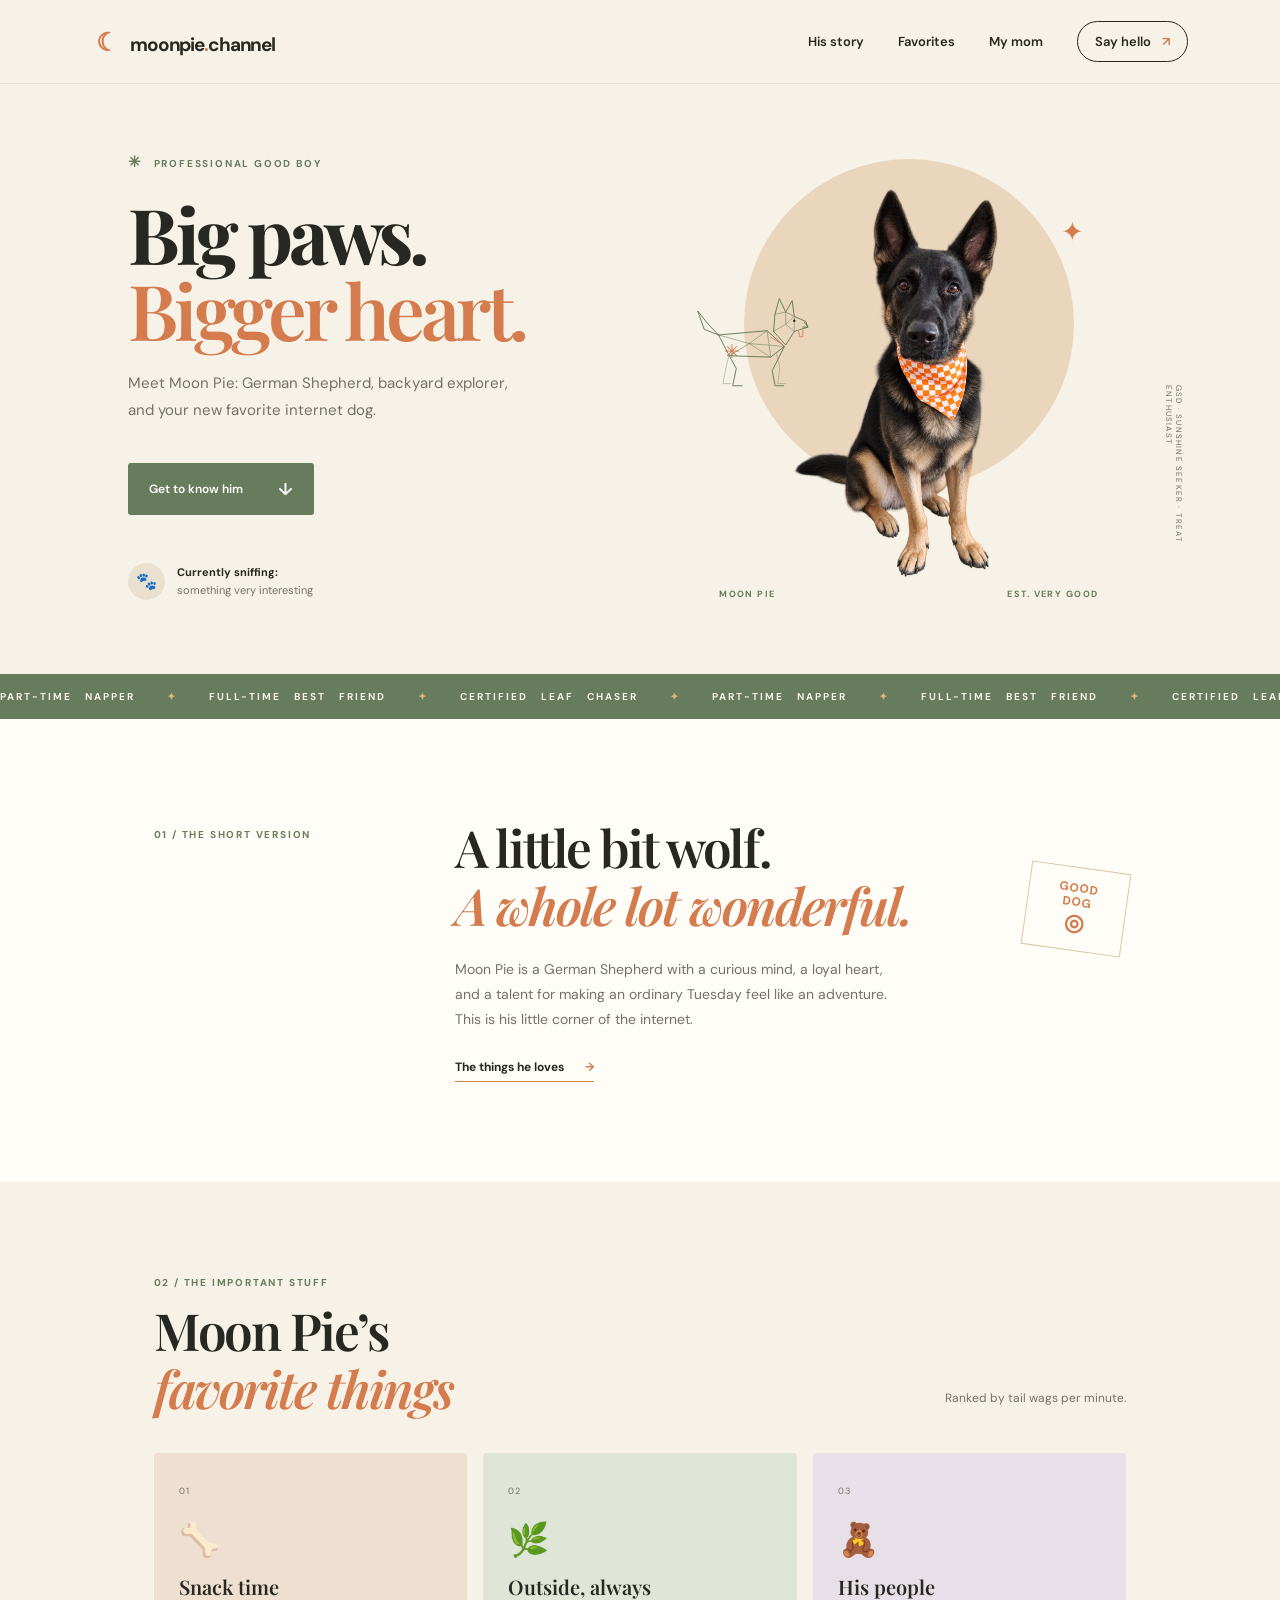
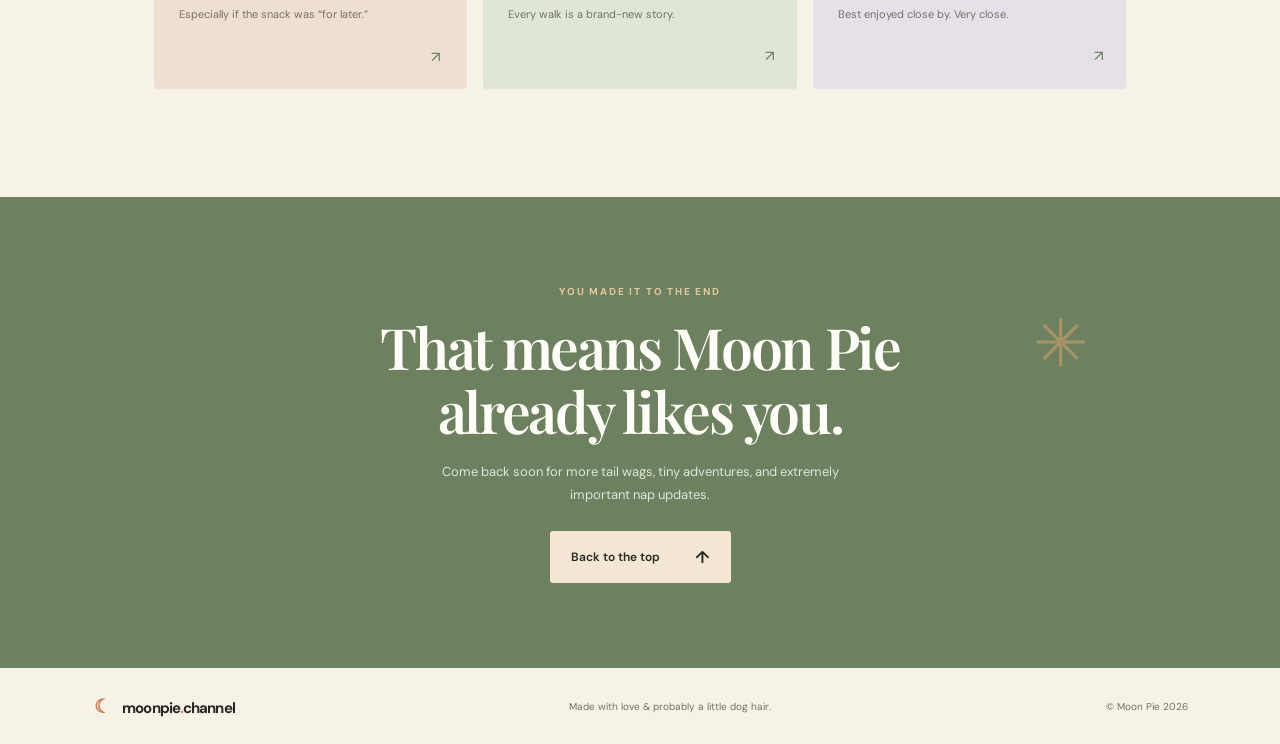
==== index.html @ 11f6ac0e "Initial website snapshot" ====
<!doctype html>
<html lang="en">
<head>
  <meta charset="utf-8">
  <meta name="viewport" content="width=device-width, initial-scale=1">
  <meta name="theme-color" content="#f7f2e8">
  <meta name="description" content="Meet Moon Pie, a German Shepherd with a big heart and a nose for adventure.">
  <title>Moon Pie — Big paws, bigger heart</title>
  <link rel="stylesheet" href="styles.css">
</head>
<body>
  <header class="site-header">
    <a class="brand" href="#home" aria-label="Moon Pie home"><span class="brand-mark">☾</span> moonpie<span class="brand-dot">.</span>channel</a>
    <nav aria-label="Main navigation"><a href="#story">His story</a><a href="#favorites">Favorites</a><a href="mom.html">My mom</a><a class="nav-cta" href="#hello">Say hello <span>↗</span></a></nav>
  </header>

  <main>
    <section class="hero" id="home">
      <div class="hero-copy">
        <p class="eyebrow"><span class="paw">✳</span> PROFESSIONAL GOOD BOY</p>
        <h1>Big paws.<br><span>Bigger heart.</span></h1>
        <p class="intro">Meet Moon Pie: German Shepherd, backyard explorer, and your new favorite internet dog.</p>
        <a class="button" href="#story">Get to know him <span>↓</span></a>
        <div class="hero-note"><span class="note-icon">🐾</span><span><strong>Currently sniffing:</strong><br>something very interesting</span></div>
      </div>
      <div class="hero-art" aria-label="Portrait of a friendly German Shepherd">
        <div class="sun"></div><span class="spark spark-one">✦</span><span class="spark spark-two">✳</span>
        <img class="dog-photo" src="dog-transparent.png" alt="Moon Pie sitting with an orange and white checkered bandana">
        <div class="art-caption"><span>MOON PIE</span><span>EST. VERY GOOD</span></div>
        <span class="orbit-label">GSD · SUNSHINE SEEKER · TREAT ENTHUSIAST</span>
      </div>
    </section>

    <section class="ticker" aria-label="Moon Pie facts"><div>PART-TIME NAPPER <span>✦</span> FULL-TIME BEST FRIEND <span>✦</span> CERTIFIED LEAF CHASER <span>✦</span> PART-TIME NAPPER <span>✦</span> FULL-TIME BEST FRIEND <span>✦</span> CERTIFIED LEAF CHASER <span>✦</span></div></section>

    <section class="story section" id="story">
      <div class="section-kicker">01 / THE SHORT VERSION</div>
      <div class="story-content"><h2>A little bit wolf.<br><em>A whole lot wonderful.</em></h2><p>Moon Pie is a German Shepherd with a curious mind, a loyal heart, and a talent for making an ordinary Tuesday feel like an adventure. This is his little corner of the internet.</p><a class="text-link" href="#favorites">The things he loves <span>→</span></a></div>
      <div class="story-stamp">GOOD<br>DOG<br><span>◎</span></div>
    </section>

    <section class="favorites section" id="favorites">
      <div class="section-heading"><div><div class="section-kicker">02 / THE IMPORTANT STUFF</div><h2>Moon Pie’s<br><em>favorite things</em></h2></div><p>Ranked by tail wags per minute.</p></div>
      <div class="cards">
        <article class="card card-peach"><span class="card-number">01</span><div class="card-emoji">🦴</div><h3>Snack time</h3><p>Especially if the snack was “for later.”</p><a class="card-arrow snack-link" href="snack.html" aria-label="Explore Moon Pie’s snack page">↗</a></article>
        <article class="card card-sage"><span class="card-number">02</span><div class="card-emoji">🌿</div><h3>Outside, always</h3><p>Every walk is a brand-new story.</p><span class="card-arrow">↗</span></article>
        <article class="card card-lilac"><span class="card-number">03</span><div class="card-emoji">🧸</div><h3>His people</h3><p>Best enjoyed close by. Very close.</p><span class="card-arrow">↗</span></article>
      </div>
    </section>

    <section class="hello" id="hello"><div class="hello-spark">✳</div><p class="eyebrow">YOU MADE IT TO THE END</p><h2>That means Moon Pie<br>already likes you.</h2><p>Come back soon for more tail wags, tiny adventures, and extremely important nap updates.</p><a class="button button-light" href="#home">Back to the top <span>↑</span></a></section>
  </main>
  <footer><a class="brand" href="#home"><span class="brand-mark">☾</span> moonpie<span class="brand-dot">.</span>channel</a><span>Made with love & probably a little dog hair.</span><span>© Moon Pie 2026</span></footer>
  <script src="motion.js" defer></script>
</body>
</html>
---- styles.css ----
@import url('https://fonts.googleapis.com/css2?family=DM+Sans:wght@400;500;600;700&family=Playfair+Display:ital,wght@0,600;0,700;1,600;1,700&display=swap');
:root{--ink:#272821;--muted:#737267;--cream:#f7f2e8;--paper:#fffdf8;--orange:#d47c4d;--green:#667c5c;--line:#ded8ca;--serif:'Playfair Display',Georgia,serif;--sans:'DM Sans',Arial,sans-serif}*{box-sizing:border-box}html{scroll-behavior:smooth}body{margin:0;background:var(--cream);color:var(--ink);font-family:var(--sans);font-size:15px}a{color:inherit;text-decoration:none}.site-header{height:84px;padding:0 7.2%;display:flex;align-items:center;justify-content:space-between;border-bottom:1px solid rgba(39,40,33,.1)}.brand{font-weight:700;letter-spacing:-.06em;font-size:19px}.brand-mark{display:inline-grid;place-items:center;width:28px;height:28px;margin-right:7px;color:var(--orange);font-size:25px}.brand-dot{color:var(--orange)}nav{display:flex;gap:34px;align-items:center;font-size:13px;font-weight:600}nav a{transition:color .2s}nav a:hover,.text-link:hover{color:var(--orange)}.nav-cta{border:1px solid var(--ink);border-radius:30px;padding:11px 17px}.nav-cta span{padding-left:8px;color:var(--orange)}.hero{padding:50px 10% 66px;min-height:590px;display:grid;grid-template-columns:1fr 1fr;align-items:center;gap:5%}.eyebrow,.section-kicker{font-size:10px;letter-spacing:.18em;font-weight:700}.eyebrow{color:var(--green)}.paw{font-size:15px;margin-right:7px}.hero h1{font:700 clamp(56px,6vw,82px)/.99 var(--serif);letter-spacing:-.055em;margin:23px 0}.hero h1 span,.story h2 em,.section-heading h2 em{color:var(--orange);font-weight:600}.intro{color:var(--muted);line-height:1.8;max-width:390px;font-size:15px}.button{display:inline-flex;align-items:center;gap:35px;margin-top:24px;padding:15px 21px;border-radius:3px;background:var(--green);color:white;font-weight:600;font-size:12px}.button span{font-size:17px}.hero-note{display:flex;align-items:center;gap:12px;margin-top:48px;color:var(--muted);font-size:11px;line-height:1.6}.hero-note strong{color:var(--ink)}.note-icon{display:grid;place-items:center;background:#e9e0d0;width:37px;height:37px;border-radius:50%;font-size:17px}.hero-art{height:465px;position:relative;display:grid;place-items:center}.sun{position:absolute;top:20px;left:50%;transform:translateX(-50%);width:330px;height:330px;background:#ead6bd;border-radius:50%}.portrait{position:relative;width:300px;height:350px;margin-top:38px;z-index:1}.dog-head{position:absolute;z-index:2;top:48px;left:42px;width:216px;height:235px;background:linear-gradient(125deg,#bd8153 0 30%,#42382d 31% 69%,#bb8052 70%);border-radius:46% 46% 48% 48%;box-shadow:inset 0 -14px rgba(48,40,32,.13)}.ear{position:absolute;z-index:1;top:6px;width:81px;height:160px;background:#3e352b;clip-path:polygon(50% 0,100% 100%,0 100%);filter:drop-shadow(2px 3px 1px #6e4d37)}.ear:after{content:'';position:absolute;inset:22px 20px 10px;background:#ae7650;clip-path:polygon(50% 0,100% 100%,0 100%)}.ear-left{left:41px;transform:rotate(-12deg)}.ear-right{right:39px;transform:rotate(12deg)}.brow{position:absolute;top:79px;width:57px;height:40px;background:#292820;border-radius:50%;opacity:.8}.brow-left{left:17px;transform:rotate(18deg)}.brow-right{right:17px;transform:rotate(-18deg)}.eye{position:absolute;top:101px;width:15px;height:19px;background:#f9f0d8;border-radius:50%}.eye:after{content:'';position:absolute;width:8px;height:13px;left:4px;top:3px;background:#282821;border-radius:50%}.eye-left{left:47px}.eye-right{right:47px}.muzzle{position:absolute;left:47px;top:135px;width:122px;height:77px;background:#eee0c5;border-radius:48% 48% 52% 52%}.nose{position:absolute;top:-5px;left:44px;width:34px;height:23px;background:#292821;border-radius:40% 40% 50% 50%}.mouth{position:absolute;left:58px;top:15px;width:2px;height:36px;background:#51463b}.mouth:after{content:'';position:absolute;top:31px;left:-18px;width:36px;height:16px;border-bottom:2px solid #51463b;border-radius:50%}.cheek{position:absolute;top:151px;width:50px;height:49px;background:#f2e6d0;border-radius:50%}.cheek-left{left:33px}.cheek-right{right:33px}.neck{position:absolute;left:60px;bottom:0;width:180px;height:105px;background:linear-gradient(90deg,#382f27,#c08758 35%,#e1c39b 50%,#382f27 77%);border-radius:25% 25% 8% 8%}.collar{position:absolute;z-index:3;left:61px;bottom:70px;width:178px;height:19px;background:#718264;transform:rotate(-2deg);border-radius:3px;box-shadow:0 2px 3px #55422e}.collar span{position:absolute;left:80px;top:11px;color:#d8ac5d;font-size:19px}.spark{position:absolute;z-index:2;color:var(--orange);font-size:27px}.spark-one{top:75px;right:14%}.spark-two{left:12%;top:200px;font-size:19px}.art-caption{position:absolute;bottom:4px;width:78%;display:flex;justify-content:space-between;font-size:9px;letter-spacing:.16em;font-weight:700;color:var(--green)}.orbit-label{position:absolute;right:-32px;top:53%;writing-mode:vertical-rl;font-size:8px;letter-spacing:.15em;color:var(--muted)}.ticker{overflow:hidden;background:var(--green);color:#f7f2e8;white-space:nowrap;padding:16px 0;font-size:10px;font-weight:700;letter-spacing:.2em}.ticker div{word-spacing:9px;text-align:center}.ticker span{color:#e5b278;padding:0 19px}.section{padding:100px 12%}.story{display:grid;grid-template-columns:1fr 2fr 100px;gap:30px;align-items:start;background:var(--paper)}.section-kicker{color:var(--green);padding-top:9px}.story h2,.section-heading h2{font:600 clamp(35px,4vw,52px)/1.13 var(--serif);letter-spacing:-.04em;margin:0 0 22px}.story-content p,.section-heading>p{max-width:440px;color:var(--muted);line-height:1.8;font-size:14px}.text-link{display:inline-block;margin-top:13px;font-size:12px;font-weight:700;border-bottom:1px solid var(--orange);padding-bottom:6px}.text-link span{margin-left:18px;color:var(--orange)}.story-stamp{border:1px solid #d8c7aa;color:var(--orange);font:700 12px/1.2 var(--sans);letter-spacing:.08em;text-align:center;padding:13px 8px;transform:rotate(8deg);margin-top:48px}.story-stamp span{font-size:23px}.favorites{padding-top:85px;padding-bottom:108px}.section-heading{display:flex;justify-content:space-between;align-items:end;margin-bottom:35px}.section-heading h2{margin:13px 0 0}.section-heading>p{font-size:12px;margin-bottom:8px}.cards{display:grid;grid-template-columns:repeat(3,1fr);gap:16px}.card{position:relative;min-height:236px;padding:26px 25px;border-radius:4px;transition:transform .2s}.card:hover{transform:translateY(-5px)}.card-peach{background:#efdfd0}.card-sage{background:#dfe5d7}.card-lilac{background:#e8e0e9}.card-number{font-size:9px;letter-spacing:.12em;color:#777466}.card-emoji{font-size:33px;margin:19px 0 12px}.card h3{font:600 20px var(--serif);margin:0 0 7px}.card p{font-size:11px;color:var(--muted);margin:0}.card-arrow{position:absolute;right:23px;bottom:23px;color:var(--green)}.hello{position:relative;text-align:center;background:#6d805f;color:#fffdf8;padding:78px 20px 85px;overflow:hidden}.hello .eyebrow{color:#e8c89f}.hello h2{font:600 clamp(36px,5vw,57px)/1.12 var(--serif);letter-spacing:-.04em;margin:17px 0}.hello>p:not(.eyebrow){max-width:420px;margin:0 auto;color:#e0e4d9;font-size:13px;line-height:1.8}.button-light{background:#f3e6d2;color:var(--ink);margin-top:25px}.hello-spark{position:absolute;right:15%;top:22%;font-size:66px;color:#d5a36c;opacity:.55}footer{display:flex;align-items:center;justify-content:space-between;padding:26px 7.2%;font-size:10px;color:var(--muted)}footer .brand{font-size:15px;color:var(--ink)}footer .brand-mark{font-size:19px;width:20px;height:20px} @media(max-width:760px){.site-header{height:70px;padding:0 6%}.brand{font-size:16px}nav{gap:14px;font-size:11px}nav a:first-child{display:none}.nav-cta{padding:9px 12px}.hero{grid-template-columns:1fr;padding:65px 9% 45px;gap:8px}.hero h1{font-size:66px}.hero-art{height:410px}.sun{width:285px;height:285px}.portrait{transform:scale(.9);transform-origin:top center;margin-top:46px}.orbit-label{right:0}.story{grid-template-columns:1fr;gap:25px;padding:68px 9%}.story-stamp{position:absolute;right:12%;margin-top:0}.story{position:relative}.favorites{padding:68px 8%}.section-heading{display:block}.section-heading>p{margin-top:15px}.cards{grid-template-columns:1fr}.card{min-height:205px}.card-emoji{margin:13px 0 8px}.hello-spark{right:5%;top:10%;font-size:42px}footer{padding:23px 6%;gap:12px;flex-wrap:wrap}footer>span:nth-child(2){order:3;width:100%}}@media(max-width:390px){nav{gap:9px}.hero h1{font-size:58px}.hero-art{transform:scale(.9);transform-origin:top center;margin-bottom:-35px}}

.dog-photo{position:relative;z-index:1;display:block;width:min(100%,390px);height:390px;object-fit:contain;margin-top:24px}
@media(max-width:760px){.dog-photo{width:min(100%,370px);height:370px;margin-top:18px}}


.mom-hero{min-height:610px;gap:9%}.mom-dedication{position:relative;text-align:center;background:#efdfd0;border:1px solid #d8c7aa;border-radius:180px 180px 8px 8px;padding:60px 28px 45px}.mom-flower{display:block;font-size:72px;color:var(--orange);line-height:1;margin-bottom:30px}.mom-name{font:600 clamp(58px,7vw,88px)/1.1 var(--serif);color:var(--orange);letter-spacing:-.05em;margin:20px 0 28px}.mom-signature{font-size:13px;line-height:1.9;color:var(--muted)}.mom-signature strong{color:var(--ink)}.mom-heart{display:block;font-size:36px;color:var(--green);margin-top:22px}nav a[aria-current=page]{color:var(--orange)}@media(max-width:760px){.mom-hero{gap:35px;min-height:0}.mom-dedication{width:100%;max-width:360px;justify-self:center;padding:45px 24px 30px}.mom-page nav a:first-child{display:none}}

.snack-link{width:44px;height:44px;display:grid;place-items:center;right:10px;bottom:10px;border-radius:50%;transition:background .2s,color .2s}.snack-link:hover{background:var(--green);color:var(--paper)}.snack-link:focus-visible{outline:2px solid var(--green);outline-offset:3px}

/* Gentle motion graphics, added by motion.js */
.motion-ready .dog-photo{animation:dog-drift 5.5s ease-in-out infinite}
.motion-spark{position:absolute;z-index:2;color:#c98251;font-size:18px;line-height:1;pointer-events:none;opacity:0;animation:sparkle-drift 3.8s ease-in-out var(--spark-delay,0s) infinite}
.motion-spark:nth-of-type(3n){font-size:13px;color:#718264}
.motion-ready [data-reveal]{opacity:0;transform:translateY(18px);transition:opacity .65s ease,transform .65s cubic-bezier(.2,.7,.2,1);transition-delay:var(--reveal-delay,0ms)}
.motion-ready [data-reveal].is-visible{opacity:1;transform:translateY(0)}
@keyframes dog-drift{0%,100%{transform:translateY(0)}50%{transform:translateY(-8px)}}
@keyframes sparkle-drift{0%,100%{opacity:0;transform:translate3d(0,8px,0) scale(.7) rotate(-12deg)}35%,65%{opacity:.82;transform:translate3d(0,-4px,0) scale(1) rotate(8deg)}}
@media(prefers-reduced-motion:reduce){.motion-ready .dog-photo,.motion-spark{animation:none!important}.motion-ready [data-reveal]{opacity:1!important;transform:none!important;transition:none!important}}
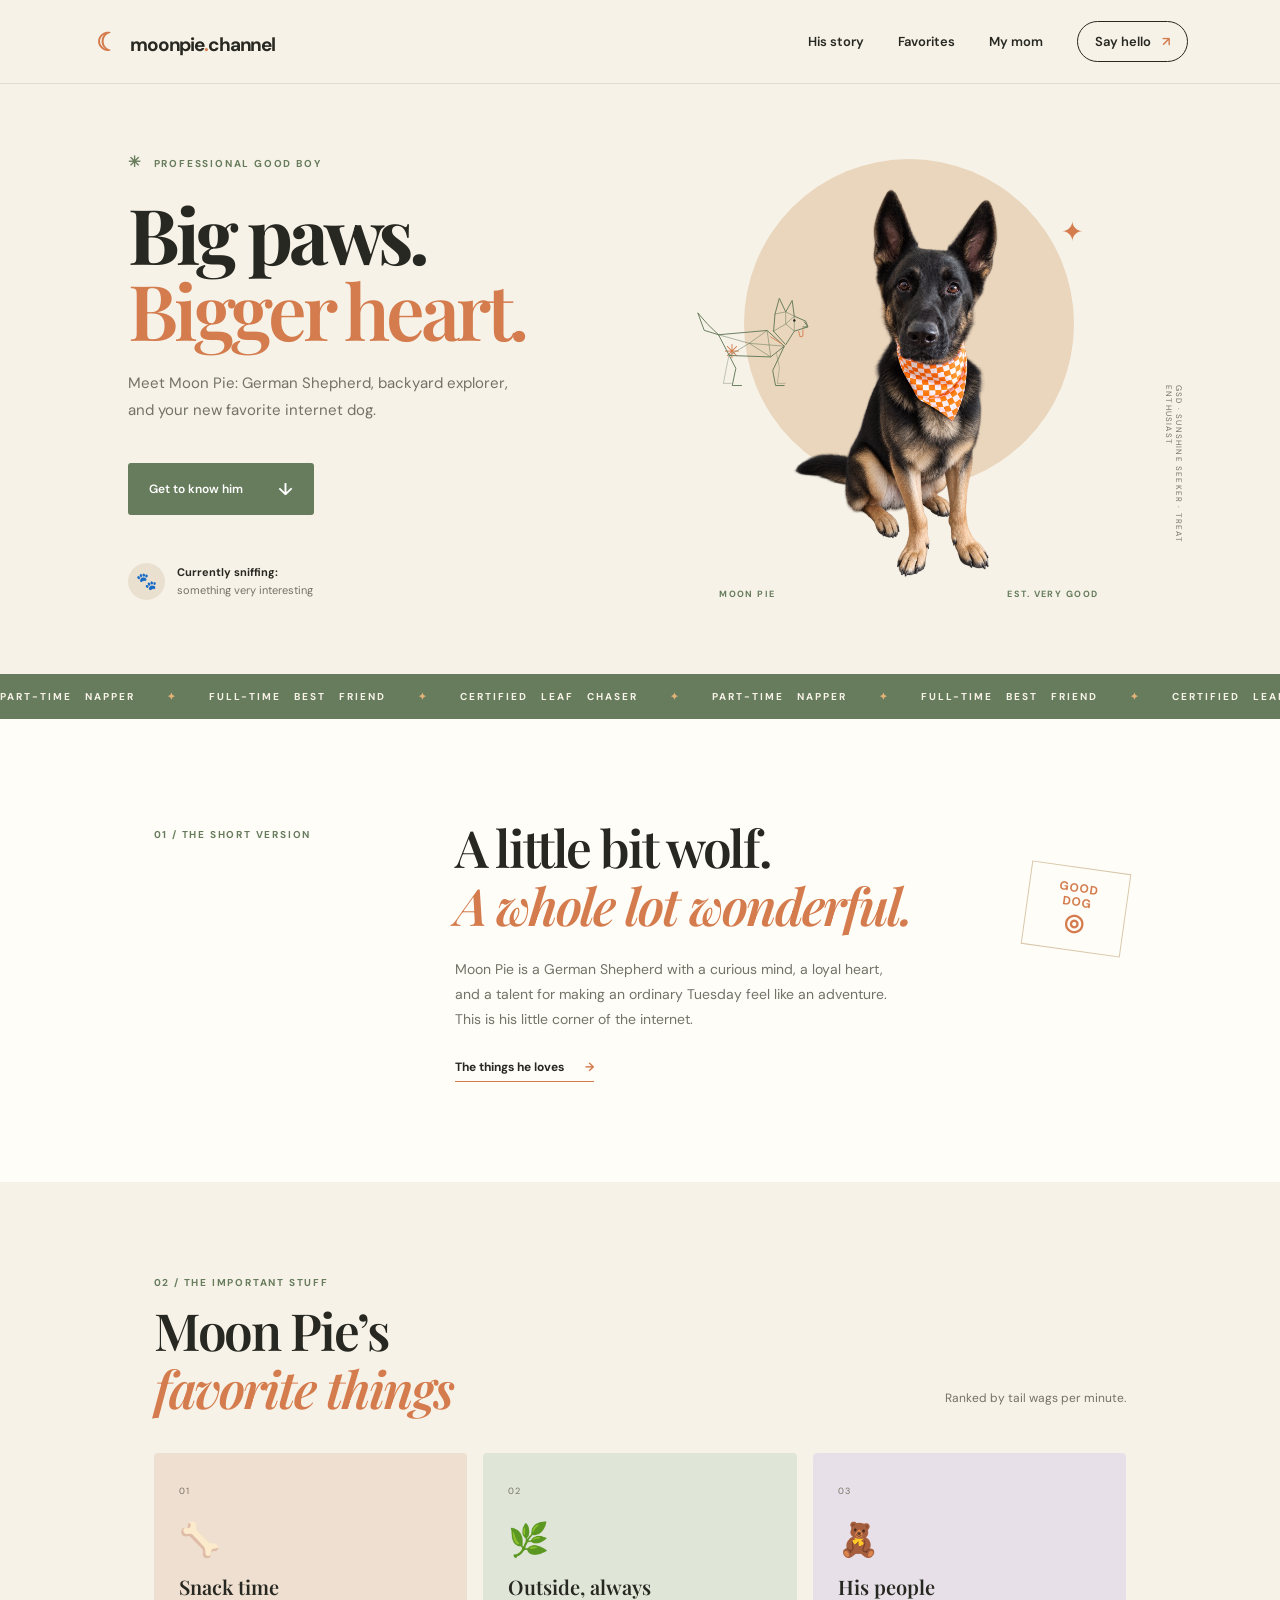
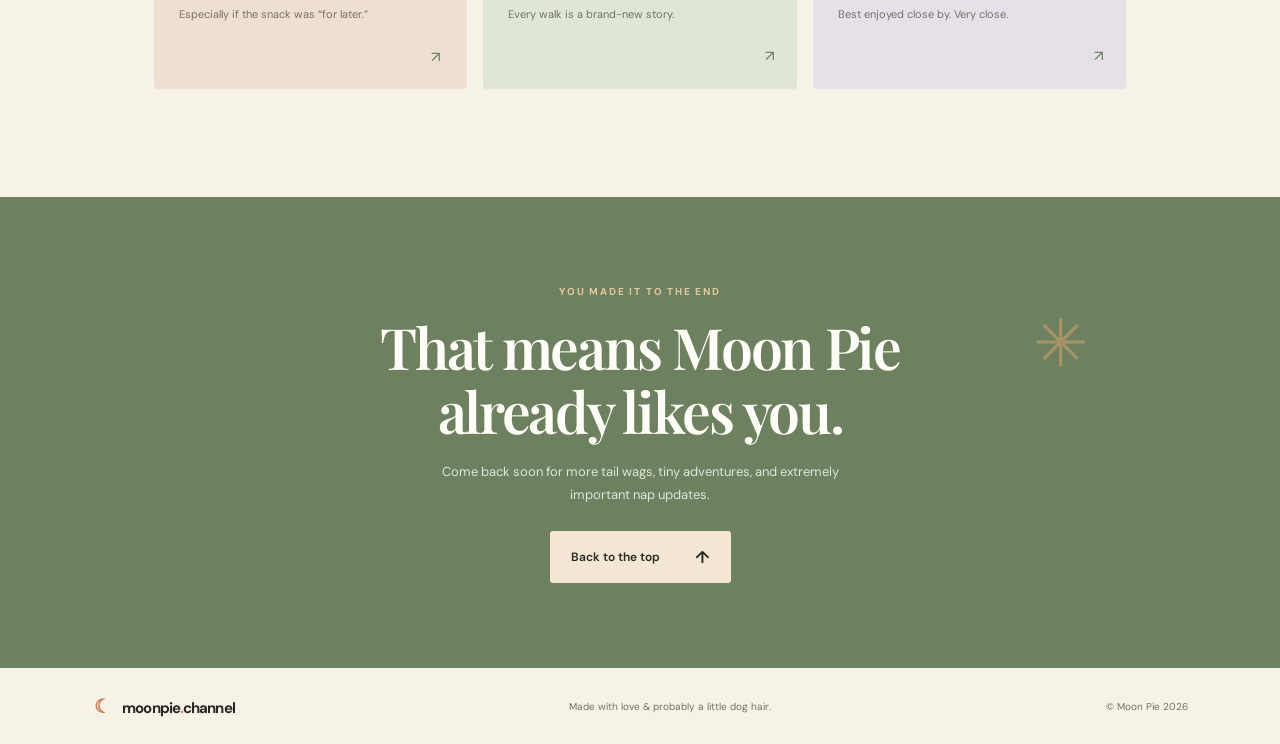
==== commit fc838583: "Version static assets and prepare revalidation cache policy" ====
--- a/index.html
+++ b/index.html
@@ -6,7 +6,7 @@
   <meta name="theme-color" content="#f7f2e8">
   <meta name="description" content="Meet Moon Pie, a German Shepherd with a big heart and a nose for adventure.">
   <title>Moon Pie — Big paws, bigger heart</title>
-  <link rel="stylesheet" href="styles.css">
+  <link rel="stylesheet" href="styles.css?v=a70a0925ae9e">
 </head>
 <body>
   <header class="site-header">
@@ -25,7 +25,7 @@
       </div>
       <div class="hero-art" aria-label="Portrait of a friendly German Shepherd">
         <div class="sun"></div><span class="spark spark-one">✦</span><span class="spark spark-two">✳</span>
-        <img class="dog-photo" src="dog-transparent.png" alt="Moon Pie sitting with an orange and white checkered bandana">
+        <img class="dog-photo" src="dog-transparent.png?v=0818905b5019" alt="Moon Pie sitting with an orange and white checkered bandana">
         <div class="art-caption"><span>MOON PIE</span><span>EST. VERY GOOD</span></div>
         <span class="orbit-label">GSD · SUNSHINE SEEKER · TREAT ENTHUSIAST</span>
       </div>
@@ -51,7 +51,7 @@
     <section class="hello" id="hello"><div class="hello-spark">✳</div><p class="eyebrow">YOU MADE IT TO THE END</p><h2>That means Moon Pie<br>already likes you.</h2><p>Come back soon for more tail wags, tiny adventures, and extremely important nap updates.</p><a class="button button-light" href="#home">Back to the top <span>↑</span></a></section>
   </main>
   <footer><a class="brand" href="#home"><span class="brand-mark">☾</span> moonpie<span class="brand-dot">.</span>channel</a><span>Made with love & probably a little dog hair.</span><span>© Moon Pie 2026</span></footer>
-  <script src="motion.js" defer></script>
+  <script src="motion.js?v=69de07a4c99f" defer></script>
 </body>
 </html>
 
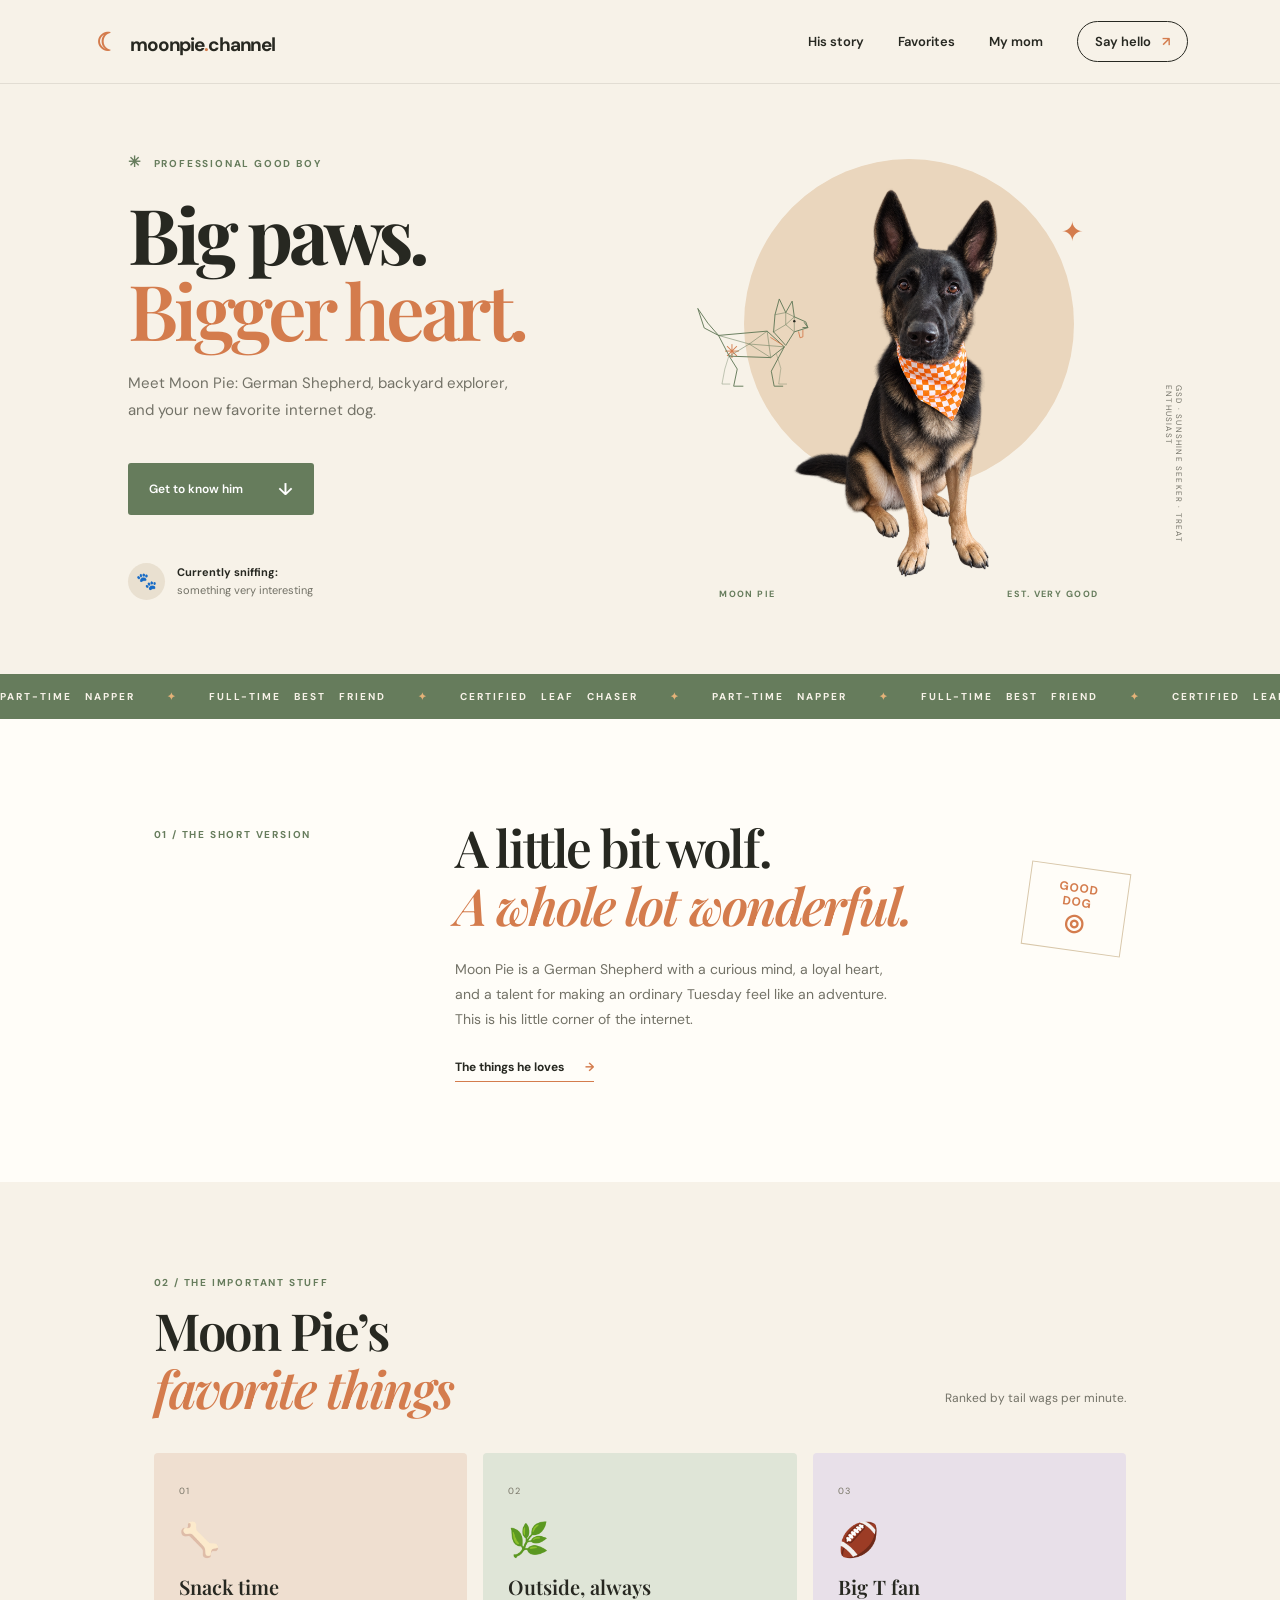
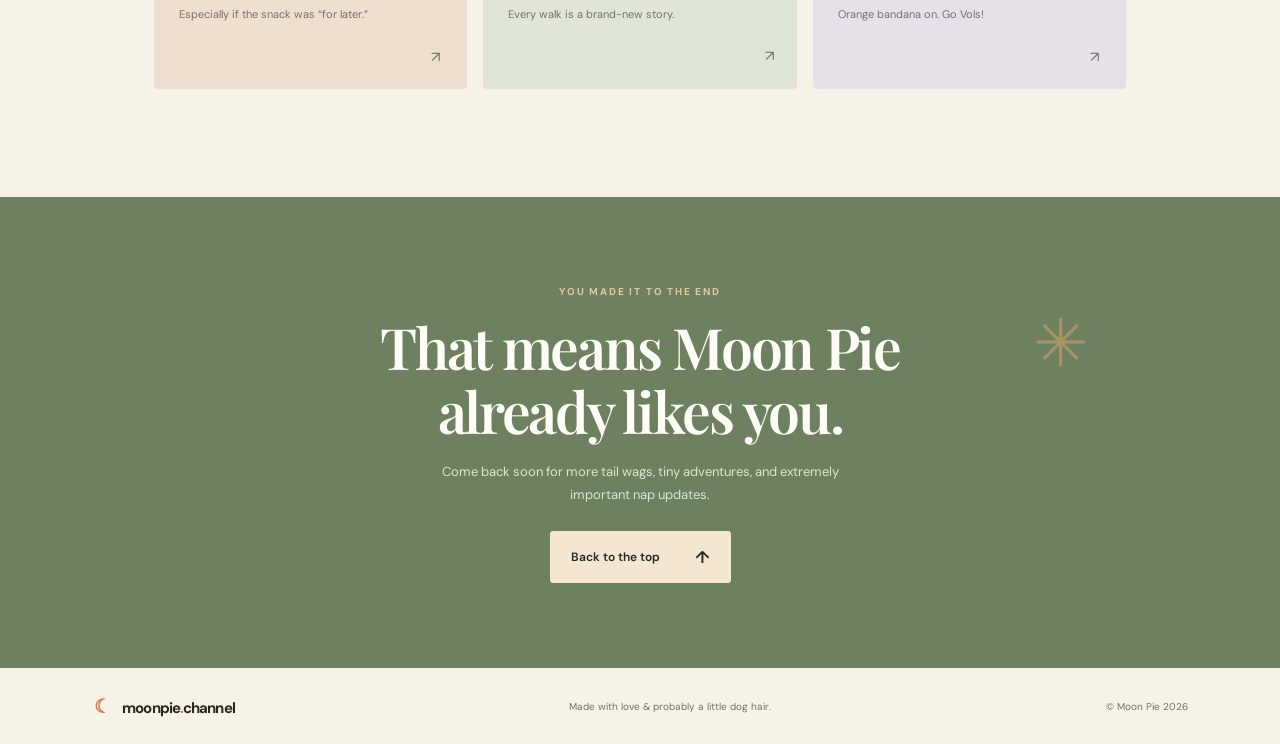
==== commit 53af2332: "Add Moon Pie Tennessee fan page and Favorites link" ====
--- a/index.html
+++ b/index.html
@@ -44,7 +44,7 @@
       <div class="cards">
         <article class="card card-peach"><span class="card-number">01</span><div class="card-emoji">🦴</div><h3>Snack time</h3><p>Especially if the snack was “for later.”</p><a class="card-arrow snack-link" href="snack.html" aria-label="Explore Moon Pie’s snack page">↗</a></article>
         <article class="card card-sage"><span class="card-number">02</span><div class="card-emoji">🌿</div><h3>Outside, always</h3><p>Every walk is a brand-new story.</p><span class="card-arrow">↗</span></article>
-        <article class="card card-lilac"><span class="card-number">03</span><div class="card-emoji">🧸</div><h3>His people</h3><p>Best enjoyed close by. Very close.</p><span class="card-arrow">↗</span></article>
+        <article class="card card-lilac"><span class="card-number">03</span><div class="card-emoji" aria-hidden="true">&#127944;</div><h3>Big T fan</h3><p>Orange bandana on. Go Vols!</p><a class="card-arrow snack-link" href="fan.html" aria-label="Meet Moon Pie, a big Tennessee fan">&#8599;</a></article>
       </div>
     </section>
 
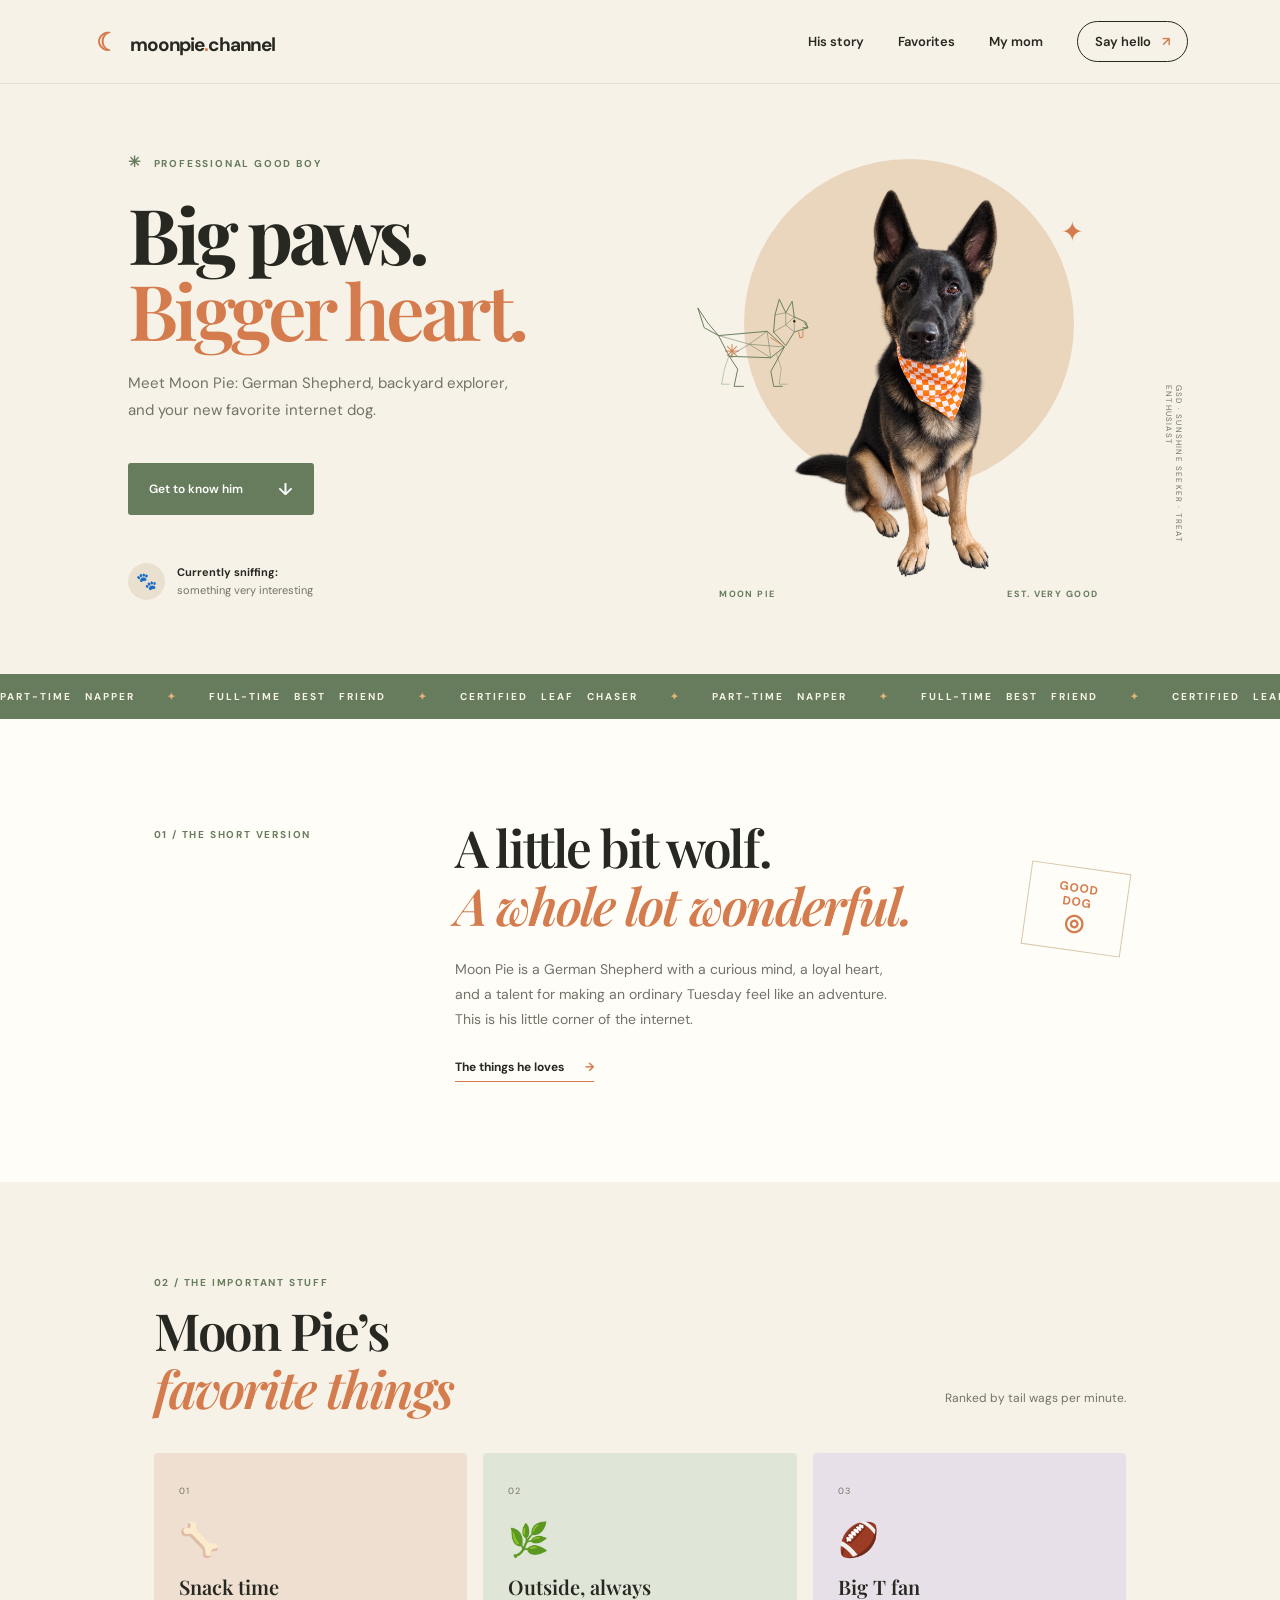
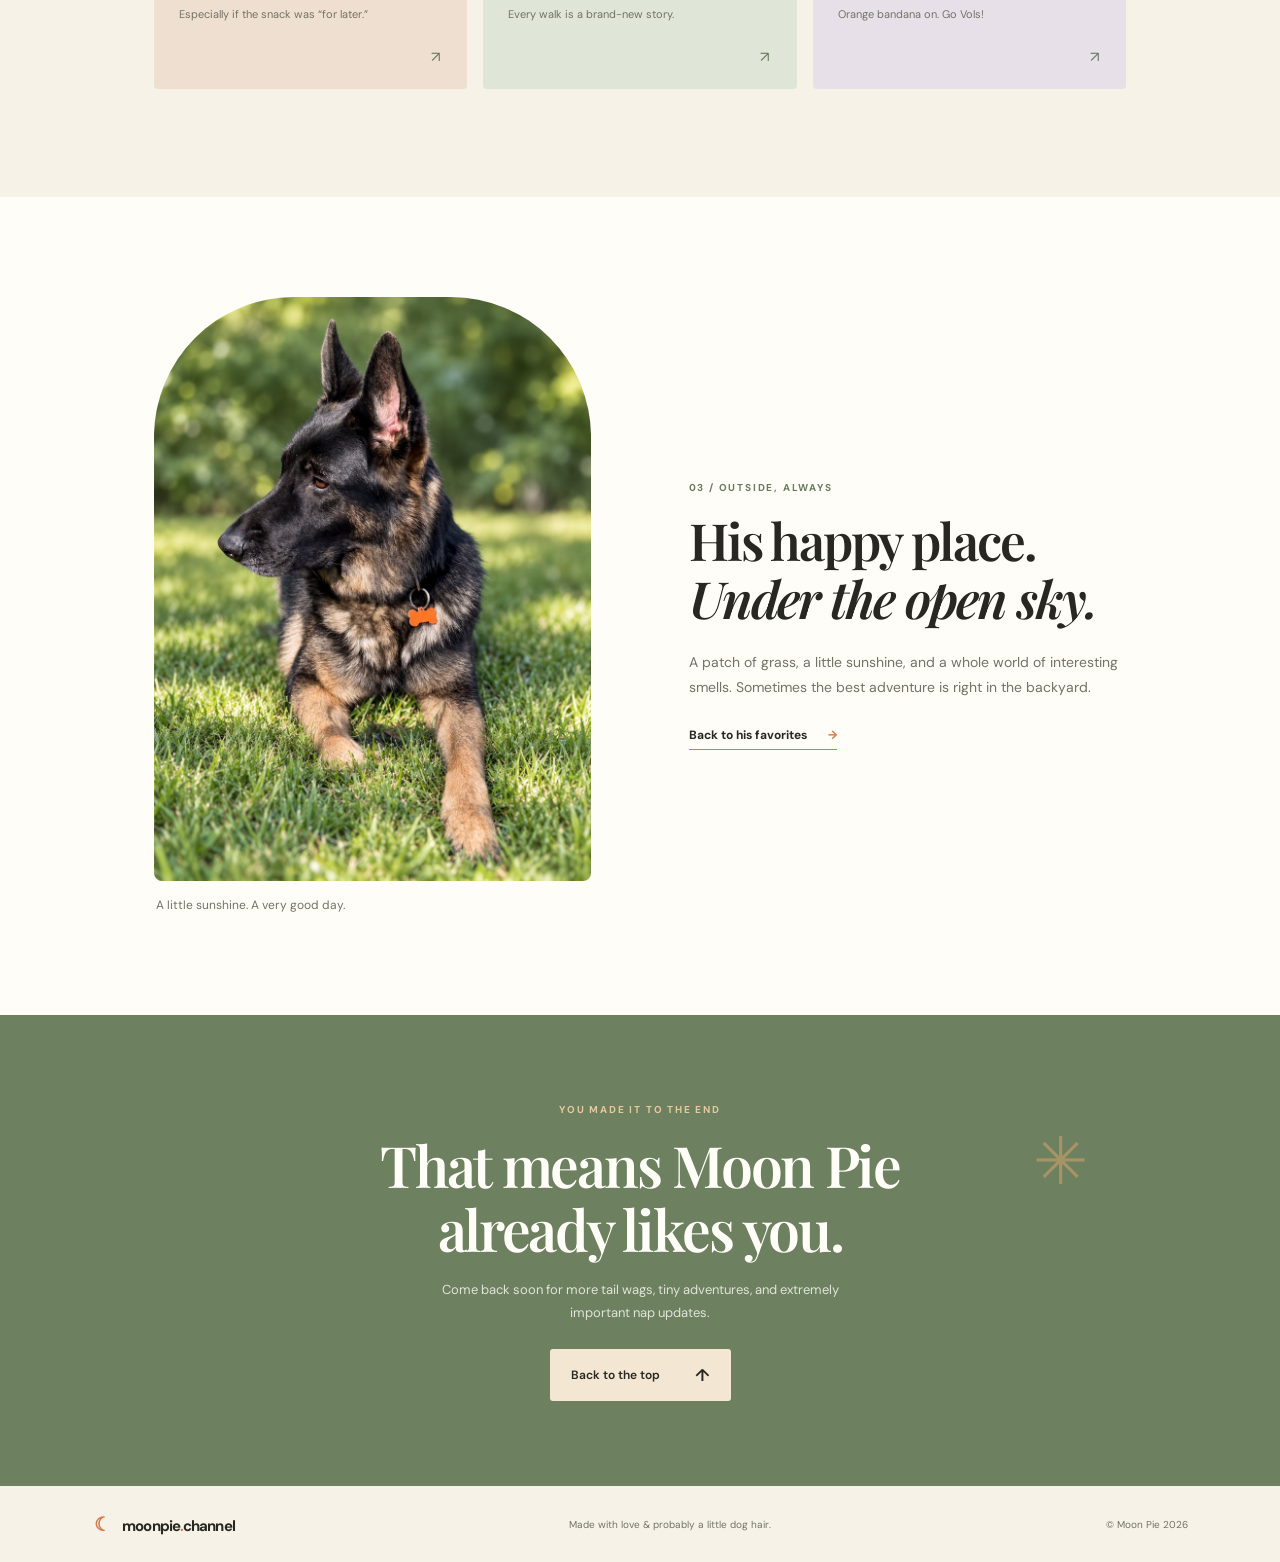
==== commit 9da36873: "Add optimized pup cup and outdoor photo stories" ====
--- a/index.html
+++ b/index.html
@@ -6,7 +6,7 @@
   <meta name="theme-color" content="#f7f2e8">
   <meta name="description" content="Meet Moon Pie, a German Shepherd with a big heart and a nose for adventure.">
   <title>Moon Pie — Big paws, bigger heart</title>
-  <link rel="stylesheet" href="styles.css?v=a70a0925ae9e">
+  <link rel="stylesheet" href="styles.css?v=f140dc7c42bb">
 </head>
 <body>
   <header class="site-header">
@@ -43,11 +43,16 @@
       <div class="section-heading"><div><div class="section-kicker">02 / THE IMPORTANT STUFF</div><h2>Moon Pie’s<br><em>favorite things</em></h2></div><p>Ranked by tail wags per minute.</p></div>
       <div class="cards">
         <article class="card card-peach"><span class="card-number">01</span><div class="card-emoji">🦴</div><h3>Snack time</h3><p>Especially if the snack was “for later.”</p><a class="card-arrow snack-link" href="snack.html" aria-label="Explore Moon Pie’s snack page">↗</a></article>
-        <article class="card card-sage"><span class="card-number">02</span><div class="card-emoji">🌿</div><h3>Outside, always</h3><p>Every walk is a brand-new story.</p><span class="card-arrow">↗</span></article>
+        <article class="card card-sage"><span class="card-number">02</span><div class="card-emoji">🌿</div><h3>Outside, always</h3><p>Every walk is a brand-new story.</p><a class="card-arrow snack-link" href="#outside" aria-label="See Moon Pie outside">↗</a></article>
         <article class="card card-lilac"><span class="card-number">03</span><div class="card-emoji" aria-hidden="true">&#127944;</div><h3>Big T fan</h3><p>Orange bandana on. Go Vols!</p><a class="card-arrow snack-link" href="fan.html" aria-label="Meet Moon Pie, a big Tennessee fan">&#8599;</a></article>
       </div>
     </section>
 
+
+    <section class="outdoor section" id="outside" aria-labelledby="outside-title">
+      <figure class="photo-frame"><img src="assets/moonpie-garden.jpg?v=be60e105cf8d" width="900" height="1200" loading="lazy" alt="Moon Pie relaxing in the grass with his ears up"><figcaption>A little sunshine. A very good day.</figcaption></figure>
+      <div class="outdoor-copy"><p class="section-kicker">03 / OUTSIDE, ALWAYS</p><h2 id="outside-title">His happy place.<br><em>Under the open sky.</em></h2><p>A patch of grass, a little sunshine, and a whole world of interesting smells. Sometimes the best adventure is right in the backyard.</p><a class="text-link" href="#favorites">Back to his favorites <span aria-hidden="true">→</span></a></div>
+    </section>
     <section class="hello" id="hello"><div class="hello-spark">✳</div><p class="eyebrow">YOU MADE IT TO THE END</p><h2>That means Moon Pie<br>already likes you.</h2><p>Come back soon for more tail wags, tiny adventures, and extremely important nap updates.</p><a class="button button-light" href="#home">Back to the top <span>↑</span></a></section>
   </main>
   <footer><a class="brand" href="#home"><span class="brand-mark">☾</span> moonpie<span class="brand-dot">.</span>channel</a><span>Made with love & probably a little dog hair.</span><span>© Moon Pie 2026</span></footer>
--- a/styles.css
+++ b/styles.css
@@ -18,3 +18,6 @@
 @keyframes dog-drift{0%,100%{transform:translateY(0)}50%{transform:translateY(-8px)}}
 @keyframes sparkle-drift{0%,100%{opacity:0;transform:translate3d(0,8px,0) scale(.7) rotate(-12deg)}35%,65%{opacity:.82;transform:translate3d(0,-4px,0) scale(1) rotate(8deg)}}
 @media(prefers-reduced-motion:reduce){.motion-ready .dog-photo,.motion-spark{animation:none!important}.motion-ready [data-reveal]{opacity:1!important;transform:none!important;transition:none!important}}
+
+/* New photo stories */
+.photo-frame{margin:0;min-width:0}.photo-frame img{display:block;width:100%;height:auto;aspect-ratio:3/4;object-fit:cover;border-radius:140px 140px 8px 8px;background:#efdfd0}.photo-frame figcaption{padding:15px 2px 0;font-size:12px;line-height:1.6;color:var(--muted)}.outdoor{display:grid;grid-template-columns:minmax(0,1fr) minmax(0,1fr);gap:10%;align-items:center;background:var(--paper)}.outdoor h2{font:600 clamp(35px,4vw,52px)/1.13 var(--serif);letter-spacing:-.04em;margin:18px 0 22px}.outdoor-copy>p:not(.section-kicker){font-size:14px;line-height:1.8;color:var(--muted)}.pup-cups{padding-top:70px}.pup-cup-grid{display:grid;grid-template-columns:repeat(2,minmax(0,1fr));gap:28px}.pup-cup-grid .photo-frame img{border-radius:8px}.pup-cup-grid .photo-frame:nth-child(2){padding-top:50px}@media(max-width:760px){.outdoor{grid-template-columns:1fr;padding:65px 9%;gap:32px}.outdoor .photo-frame{max-width:420px;width:100%;justify-self:center}.pup-cups{padding:65px 8%}.pup-cup-grid{grid-template-columns:1fr;gap:30px}.pup-cup-grid .photo-frame:nth-child(2){padding-top:0}}
